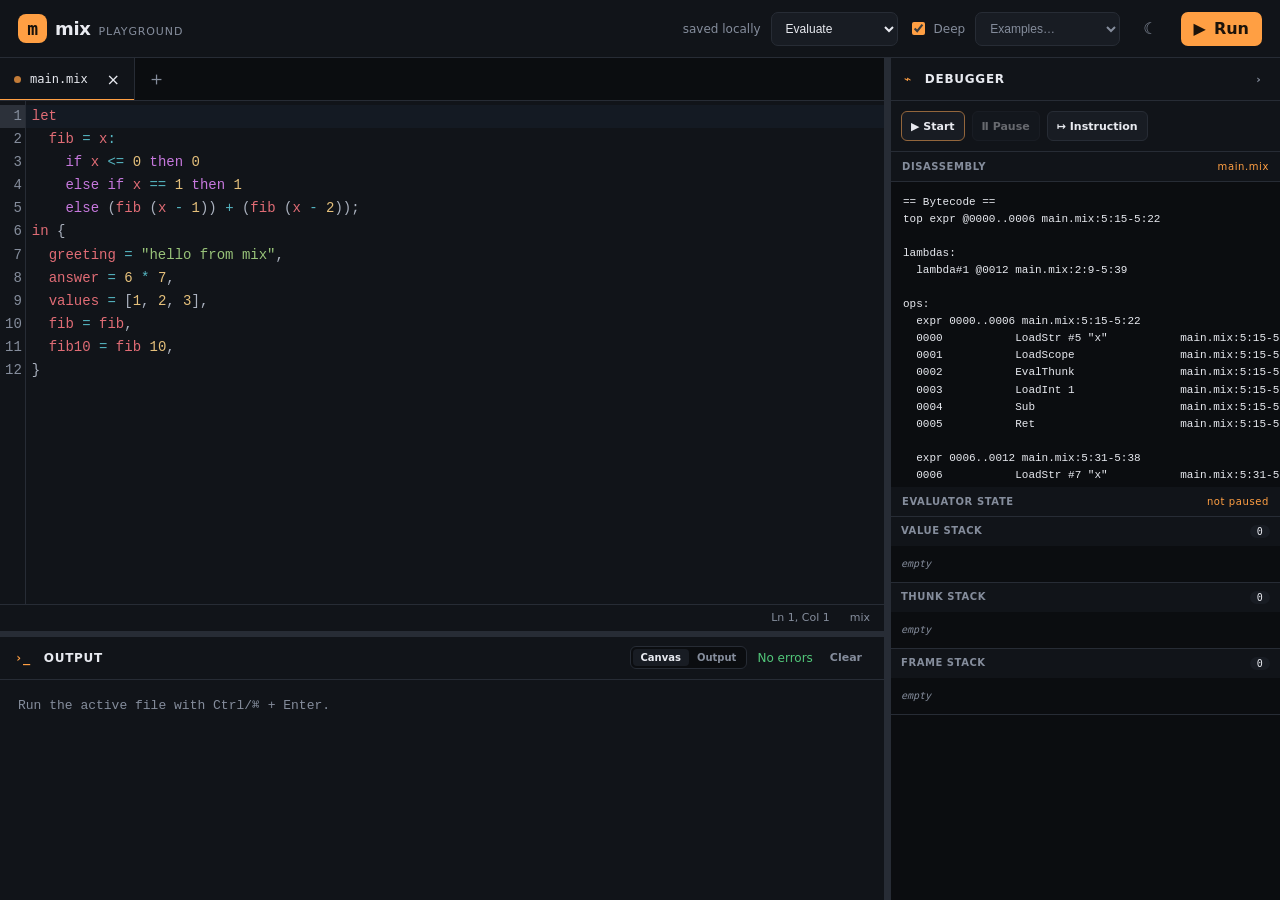
==== index.html @ c1b1f78a "Deploy GitHub Pages" ====
<!doctype html>
<html lang="en">
  <head>
    <meta charset="utf-8">
    <meta name="viewport" content="width=device-width, initial-scale=1">
    <meta name="description" content="A multi-file browser playground for the mix language">
    <title>mix playground</title>
    <link rel="stylesheet" href="style.css">
  <script src="./index-X2T6OI5W.js" type="module" crossorigin></script></head>
  <body>
    <main id="app" class="app" hidden>
      <header class="topbar">
        <a class="brand" href="." aria-label="mix playground home">
          <span class="brand-mark">m</span><span>mix</span><small>playground</small>
        </a>
        <div class="top-actions">
          <span id="saveState" class="save-state">saved locally</span>
          <select id="runnerMode" class="runner-select" aria-label="Runner mode">
            <option value="evaluate">Evaluate</option>
            <option value="canvas">Canvas loop</option>
          </select>
          <label id="deepEvalLabel" class="deep-toggle">
            <input id="deepEval" type="checkbox" checked>
            Deep
          </label>
          <select id="exampleSelect" class="runner-select example-select" aria-label="Load an example">
            <option value="">Examples…</option>
            <option value="simple">Simple values</option>
            <option value="interactive">Interactive canvas</option>
          </select>
          <button id="themeButton" class="button subtle" type="button" aria-label="Toggle theme">☾</button>
          <button id="runButton" class="button run" type="button"><span>▶</span> Run</button>
        </div>
      </header>

      <div id="workbench" class="workbench">
      <section class="workspace">
        <div class="editor-pane">
          <nav class="tabs" aria-label="Open files">
            <div id="tabList" class="tab-list" role="tablist"></div>
            <button id="newFileButton" class="new-tab" type="button" title="New file">＋</button>
          </nav>
          <div id="editor" class="editor"></div>
          <footer class="statusbar">
            <span id="cursorStatus">Ln 1, Col 1</span>
            <span>mix</span>
          </footer>
        </div>

        <div id="splitter" class="splitter" role="separator" aria-orientation="horizontal"></div>

        <section class="output-pane" aria-label="Program output">
          <header class="panel-header">
            <div><span class="prompt">›_</span> Output</div>
            <div class="panel-actions">
              <div id="runnerViewSwitch" class="runner-view-switch" hidden>
                <button id="canvasViewButton" class="runner-view-button active" type="button">Canvas</button>
                <button id="outputViewButton" class="runner-view-button" type="button">Output</button>
              </div>
              <span id="runStatus" class="run-status">Ready</span>
              <button id="clearButton" class="icon-button" type="button" title="Clear output">Clear</button>
            </div>
          </header>
          <canvas id="runnerCanvas" class="runner-canvas" tabindex="0" hidden></canvas>
          <pre id="output" class="output"><span class="muted">Run the active file with Ctrl/⌘ + Enter.</span></pre>
        </section>
      </section>
      <div id="debugSplitter" class="debug-splitter" role="separator" aria-orientation="vertical"></div>
      <aside id="debugPane" class="debug-pane" aria-label="Debugger">
        <header class="debug-header">
          <div><span class="prompt">⌁</span> Debugger</div>
          <button id="debugToggle" class="icon-button debug-toggle" type="button" title="Minimize debugger" aria-label="Minimize debugger">›</button>
        </header>
        <div class="debug-controls">
          <button id="debugStart" class="debug-control primary" type="button"><span>▶</span> Start</button>
          <button id="debugPause" class="debug-control" type="button"><span>Ⅱ</span> Pause</button>
          <button id="debugStepInstruction" class="debug-control" type="button"><span>↦</span> Instruction</button>
          <button id="debugStepFrame" class="debug-control canvas-debug-only" type="button"><span>▣</span> Frame</button>
        </div>
        <div id="frameTimings" class="frame-timings canvas-debug-only" aria-label="Frame calculation timings">
          <span class="timing-label">Frame compute</span>
          <span><small>current</small><strong id="frameTimeCurrent">—</strong></span>
          <span><small>avg 60</small><strong id="frameTimeAverage">—</strong></span>
          <span><small>min</small><strong id="frameTimeMin">—</strong></span>
          <span><small>max</small><strong id="frameTimeMax">—</strong></span>
        </div>
        <div class="debug-section-title">
          <span>Disassembly</span>
          <span id="debugProgramStatus">not compiled</span>
        </div>
        <pre id="disassembly" class="disassembly"><span class="muted">Compiled bytecode will appear here.</span></pre>
        <div class="debug-section-title">
          <span>Evaluator state</span>
          <span id="evaluatorStatus">not paused</span>
        </div>
        <div class="evaluator-state">
          <section class="stack-inspector">
            <h3>Value stack <span id="valueStackCount">0</span></h3>
            <div id="valueStack" class="stack-list"></div>
          </section>
          <section class="stack-inspector">
            <h3>Thunk stack <span id="thunkStackCount">0</span></h3>
            <div id="thunkStack" class="stack-list"></div>
          </section>
          <section class="stack-inspector">
            <h3>Frame stack <span id="frameStackCount">0</span></h3>
            <div id="frameStack" class="stack-list"></div>
          </section>
        </div>
      </aside>
      </div>
    </main>

    <dialog id="fileDialog" class="file-dialog" aria-labelledby="fileDialogTitle">
      <form id="fileDialogForm" class="file-dialog-card" novalidate>
        <div class="file-dialog-icon" aria-hidden="true">M</div>
        <div class="file-dialog-copy">
          <h2 id="fileDialogTitle">Create a new file</h2>
          <p id="fileDialogDescription">Give this source file a unique name.</p>
        </div>
        <label class="file-name-field" for="fileNameInput">
          <span>File name</span>
          <div class="file-name-input-wrap">
            <span aria-hidden="true">›</span>
            <input id="fileNameInput" type="text" autocomplete="off" spellcheck="false" aria-describedby="fileNameError">
          </div>
        </label>
        <p id="fileNameError" class="file-name-error" role="alert" aria-live="polite"></p>
        <div class="file-dialog-actions">
          <button id="fileDialogCancel" class="dialog-button cancel" type="button">Cancel</button>
          <button id="fileDialogSubmit" class="dialog-button confirm" type="submit">Create file</button>
        </div>
      </form>
    </dialog>

    <dialog id="deleteDialog" class="file-dialog" aria-labelledby="deleteDialogTitle">
      <form id="deleteDialogForm" class="file-dialog-card delete-dialog-card">
        <div class="file-dialog-icon danger" aria-hidden="true">!</div>
        <div class="file-dialog-copy">
          <h2 id="deleteDialogTitle">Delete this file?</h2>
          <p id="deleteDialogDescription"></p>
        </div>
        <div class="delete-warning">
          This file has content. Closing its tab will permanently delete it from this browser project.
        </div>
        <div class="file-dialog-actions">
          <button id="deleteDialogCancel" class="dialog-button cancel" type="button">Keep file</button>
          <button class="dialog-button danger" type="submit">Delete file</button>
        </div>
      </form>
    </dialog>

    <div id="loading" class="loading"><span class="loader"></span> Loading mix…</div>
    
  </body>
</html>
---- style.css ----
:root {
  color-scheme: dark;
  --bg: #0b0d10;
  --surface: #111419;
  --surface-2: #181c23;
  --border: #272c35;
  --text: #e8eaf0;
  --muted: #858d9c;
  --accent: #ff9f43;
  --accent-2: #ffbd72;
  --success: #52c77a;
  --error: #ff6b72;
  --editor-height: 68%;
  --debug-width: 390px;
  font-family: Inter, ui-sans-serif, system-ui, sans-serif;
}

:root[data-theme="light"] {
  color-scheme: light;
  --bg: #f4f2ed;
  --surface: #fffefa;
  --surface-2: #ebe8e1;
  --border: #d7d2c8;
  --text: #202126;
  --muted: #73716d;
  --accent: #d7670a;
  --accent-2: #a74b00;
}

* { box-sizing: border-box; }
html, body { height: 100%; margin: 0; background: var(--bg); color: var(--text); }
button { font: inherit; color: inherit; }
.app { height: 100%; display: grid; grid-template-rows: 58px minmax(0, 1fr); }
.topbar { display: flex; align-items: center; justify-content: space-between; padding: 0 18px; border-bottom: 1px solid var(--border); background: var(--surface); }
.brand { display: flex; align-items: baseline; gap: 8px; color: var(--text); text-decoration: none; font-size: 18px; font-weight: 750; letter-spacing: -.02em; }
.brand-mark { display: grid; place-items: center; width: 29px; height: 29px; border-radius: 8px; background: var(--accent); color: #19120b; font-family: ui-monospace, monospace; }
.brand small { color: var(--muted); font-size: 11px; font-weight: 500; letter-spacing: .08em; text-transform: uppercase; }
.top-actions, .panel-actions { display: flex; align-items: center; gap: 10px; }
.save-state { color: var(--muted); font-size: 12px; }
.runner-select { height: 34px; padding: 0 28px 0 10px; border: 1px solid var(--border); border-radius: 7px; background: var(--surface-2); color: var(--text); font-size: 12px; }
.deep-toggle { display: flex; align-items: center; gap: 6px; color: var(--muted); font-size: 12px; }
.deep-toggle input { accent-color: var(--accent); }
.button, .icon-button, .new-tab, .tab { border: 0; cursor: pointer; }
.button { min-height: 34px; padding: 0 13px; border-radius: 7px; }
.button.subtle, .icon-button { background: transparent; color: var(--muted); }
.button.subtle:hover, .icon-button:hover { background: var(--surface-2); color: var(--text); }
.button.run { display: flex; gap: 8px; align-items: center; background: var(--accent); color: #1c130a; font-weight: 700; }
.button.run:hover { background: var(--accent-2); }
.example-select { max-width: 145px; color: var(--muted); }
.workbench { min-width: 0; min-height: 0; display: grid; grid-template-columns: minmax(0, 1fr) 6px var(--debug-width); overflow: hidden; }
.workspace { min-width: 0; min-height: 0; display: grid; grid-template-rows: minmax(190px, var(--editor-height)) 6px minmax(120px, 1fr); }
.editor-pane, .output-pane { min-height: 0; display: flex; flex-direction: column; background: var(--surface); }
.tabs { height: 43px; flex: 0 0 43px; display: flex; align-items: stretch; border-bottom: 1px solid var(--border); background: var(--bg); overflow: hidden; }
.tab-list { display: flex; min-width: 0; overflow-x: auto; scrollbar-width: thin; }
.tab { position: relative; display: flex; align-items: center; gap: 9px; min-width: 135px; max-width: 220px; padding: 0 10px 0 14px; background: transparent; color: var(--muted); border-right: 1px solid var(--border); white-space: nowrap; }
.tab.active { background: var(--surface); color: var(--text); }
.tab.active::after { content: ""; position: absolute; inset: auto 0 -1px; height: 2px; background: var(--accent); }
.file-dot { width: 7px; height: 7px; border-radius: 50%; background: var(--accent); opacity: .75; }
.tab-name { overflow: hidden; text-overflow: ellipsis; flex: 1; text-align: left; font-family: ui-monospace, monospace; font-size: 12px; }
.close { padding: 2px 4px; border-radius: 4px; opacity: 0; font-size: 16px; }
.tab:hover .close, .tab.active .close { opacity: 1; }
.close:hover { background: var(--surface-2); }
.new-tab { width: 42px; flex: 0 0 42px; background: transparent; color: var(--muted); font-size: 19px; }
.new-tab:hover { color: var(--text); background: var(--surface-2); }
.editor { min-height: 0; flex: 1; overflow: hidden; }
.editor .cm-editor { height: 100%; background: var(--surface); }
.editor .cm-scroller { font-family: "SFMono-Regular", Consolas, "Liberation Mono", monospace; font-size: 14px; line-height: 1.65; }
.editor .cm-gutters { background: var(--surface); color: var(--muted); border-right: 1px solid var(--border); }
.editor .cm-focused { outline: none; }
.mix-diagnostic {
  text-decoration-line: underline;
  text-decoration-style: wavy;
  text-decoration-thickness: 1.5px;
  text-underline-offset: 3px;
  cursor: help;
}
.mix-diagnostic-error { text-decoration-color: var(--error); background: color-mix(in srgb, var(--error) 7%, transparent); }
.mix-diagnostic-warning { text-decoration-color: #f4c76b; background: rgb(244 199 107 / .06); }
.mix-diagnostic-info { text-decoration-color: #7db7ff; background: rgb(125 183 255 / .06); }
.mix-evaluation {
  border-radius: 2px;
  background: color-mix(in srgb, var(--accent) 22%, transparent);
  box-shadow: inset 0 -1px color-mix(in srgb, var(--accent) 78%, transparent);
}
.mix-identifier-usage {
  border-radius: 2px;
  background: rgb(92 179 255 / .14);
  box-shadow: inset 0 -1px 0 rgb(92 179 255 / .7);
}
.mix-identifier-definition {
  border-radius: 2px;
  background: rgb(183 128 255 / .18);
  box-shadow: inset 0 -2px 0 rgb(183 128 255 / .85);
}
.mix-identifier-focus {
  border-radius: 2px;
  background: rgb(255 196 92 / .24);
  box-shadow: inset 0 0 0 1px rgb(255 196 92 / .8);
}
.editor .cm-panels {
  border-bottom: 1px solid var(--border);
  background: var(--surface-2);
  color: var(--text);
}
.editor .cm-search { padding: 6px 8px; font-family: inherit; }
.editor .cm-search input,
.editor .cm-search button {
  border: 1px solid var(--border);
  border-radius: 4px;
  background: var(--surface);
  color: var(--text);
}
.editor .cm-search input:focus { border-color: var(--accent); outline: none; }
.editor .cm-searchMatch {
  outline: 1px solid rgb(255 196 92 / .6);
  background: rgb(255 196 92 / .22);
}
.editor .cm-searchMatch.cm-searchMatch-selected {
  outline-color: #ff9f43;
  background: rgb(255 159 67 / .34);
}
.cm-tooltip.cm-tooltip-hover {
  border: 0;
  border-radius: 8px;
  background: transparent;
  box-shadow: 0 10px 32px rgb(0 0 0 / .32);
}
.mix-diagnostic-tooltip {
  max-width: min(420px, calc(100vw - 24px));
  overflow: hidden;
  border: 1px solid var(--border);
  border-left: 3px solid #7db7ff;
  border-radius: 8px;
  background: var(--surface-2);
  color: var(--text);
  font: 12px/1.5 Inter, ui-sans-serif, system-ui, sans-serif;
}
.mix-diagnostic-tooltip.error { border-left-color: var(--error); }
.mix-diagnostic-tooltip.warning { border-left-color: #f4c76b; }
.mix-diagnostic-tooltip-heading {
  padding: 7px 10px 5px;
  color: var(--muted);
  font-size: 10px;
  font-weight: 750;
  letter-spacing: .08em;
  text-transform: uppercase;
}
.mix-diagnostic-tooltip-message {
  padding: 0 10px 9px;
  white-space: pre-wrap;
}
.statusbar { height: 27px; display: flex; justify-content: flex-end; align-items: center; gap: 20px; padding: 0 14px; border-top: 1px solid var(--border); color: var(--muted); font-size: 11px; }
.splitter { background: var(--border); cursor: row-resize; transition: background .12s; }
.splitter:hover { background: var(--accent); }
.debug-splitter { background: var(--border); cursor: col-resize; transition: background .12s; }
.debug-splitter:hover { background: var(--accent); }
.debug-pane { min-width: 0; min-height: 0; display: flex; flex-direction: column; border-left: 1px solid var(--border); background: var(--surface); }
.debug-header { height: 43px; flex: 0 0 43px; display: flex; align-items: center; justify-content: space-between; padding: 0 8px 0 13px; border-bottom: 1px solid var(--border); font-size: 12px; font-weight: 700; letter-spacing: .06em; text-transform: uppercase; }
.debug-toggle { width: 27px; height: 27px; font-size: 19px; line-height: 1; }
.debug-controls { display: flex; flex-wrap: wrap; align-items: center; gap: 7px; padding: 10px; border-bottom: 1px solid var(--border); }
.debug-control { min-height: 30px; padding: 0 9px; border: 1px solid var(--border); border-radius: 6px; background: var(--surface-2); color: var(--text); cursor: pointer; font-size: 11px; font-weight: 650; }
.debug-control.primary { border-color: color-mix(in srgb, var(--accent) 50%, var(--border)); }
.debug-control:hover:not(:disabled) { border-color: var(--accent); color: var(--accent); }
.debug-control:disabled { cursor: default; opacity: .4; }
.frame-timings { display: grid; grid-template-columns: minmax(82px, 1.3fr) repeat(4, minmax(48px, 1fr)); gap: 1px; border-bottom: 1px solid var(--border); background: var(--border); }
.frame-timings > span { min-width: 0; display: flex; flex-direction: column; justify-content: center; gap: 2px; padding: 7px 8px; background: var(--surface); }
.frame-timings .timing-label { color: var(--muted); font-size: 10px; font-weight: 700; letter-spacing: .055em; text-transform: uppercase; }
.frame-timings small { color: var(--muted); font-size: 8px; letter-spacing: .04em; text-transform: uppercase; }
.frame-timings strong { overflow: hidden; color: var(--text); font: 10px/1.25 ui-monospace, monospace; text-overflow: ellipsis; white-space: nowrap; }
.canvas-debug-only[hidden] { display: none; }
.debug-section-title { display: flex; justify-content: space-between; padding: 9px 11px; border-bottom: 1px solid var(--border); color: var(--muted); font-size: 10px; font-weight: 700; letter-spacing: .06em; text-transform: uppercase; }
.debug-section-title span:last-child { min-width: 0; overflow: hidden; text-overflow: ellipsis; color: var(--accent); font-weight: 500; text-transform: none; }
.disassembly { flex: 0 1 44%; min-height: 110px; overflow: auto; margin: 0; padding: 12px; color: var(--text); background: var(--bg); font: 11px/1.55 "SFMono-Regular", Consolas, "Liberation Mono", monospace; white-space: pre; tab-size: 2; }
.disassembly-line { display: block; min-width: max-content; margin: 0 -12px; padding: 0 12px; }
.disassembly-line.active { background: color-mix(in srgb, var(--accent) 18%, transparent); color: var(--accent-2); box-shadow: inset 3px 0 var(--accent); }
.evaluator-state { flex: 1 1 56%; min-height: 120px; overflow: auto; background: var(--bg); }
.stack-inspector { border-bottom: 1px solid var(--border); }
.stack-inspector h3 { position: sticky; top: 0; z-index: 1; display: flex; justify-content: space-between; margin: 0; padding: 8px 10px; background: var(--surface); color: var(--muted); font-size: 10px; letter-spacing: .055em; text-transform: uppercase; }
.stack-inspector h3 span { display: inline-grid; min-width: 20px; place-items: center; padding: 1px 5px; border-radius: 9px; background: var(--surface-2); color: var(--text); font: 10px ui-monospace, monospace; }
.stack-list { padding: 4px 0; }
.stack-entry { border-bottom: 1px solid color-mix(in srgb, var(--border) 60%, transparent); font: 10px/1.45 "SFMono-Regular", Consolas, monospace; }
.stack-entry:last-child { border-bottom: 0; }
.stack-entry summary { display: grid; grid-template-columns: 24px minmax(0, 1fr); align-items: center; padding: 6px 9px; cursor: pointer; list-style: none; }
.stack-entry summary::-webkit-details-marker { display: none; }
.stack-entry summary::before { content: "›"; grid-column: 1; grid-row: 1; color: var(--accent); transition: transform .12s; }
.stack-entry[open] summary::before { transform: rotate(90deg); }
.stack-position { grid-column: 1; grid-row: 1; padding-left: 10px; color: var(--muted); }
.stack-summary { min-width: 0; overflow: hidden; color: var(--text); text-overflow: ellipsis; white-space: nowrap; }
.stack-entry pre { overflow: auto; margin: 0; padding: 8px 10px 10px 33px; border-top: 1px solid color-mix(in srgb, var(--border) 55%, transparent); background: color-mix(in srgb, var(--surface-2) 55%, var(--bg)); color: var(--muted); font: inherit; white-space: pre-wrap; word-break: break-word; }
.stack-empty { padding: 7px 10px; color: var(--muted); font: 10px/1.4 ui-monospace, monospace; font-style: italic; }
.workbench.debug-collapsed { grid-template-columns: minmax(0, 1fr) 0 42px; }
.debug-collapsed .debug-splitter { display: none; }
.debug-collapsed .debug-pane { border-left: 1px solid var(--border); }
.debug-collapsed .debug-header { justify-content: center; height: 100%; padding: 7px; border-bottom: 0; }
.debug-collapsed .debug-header > div,
.debug-collapsed .debug-pane > :not(.debug-header) { display: none; }
.panel-header { height: 43px; flex: 0 0 43px; display: flex; align-items: center; justify-content: space-between; padding: 0 15px; border-bottom: 1px solid var(--border); font-size: 12px; font-weight: 650; text-transform: uppercase; letter-spacing: .06em; }
.runner-view-switch { display: flex; padding: 2px; border: 1px solid var(--border); border-radius: 6px; background: var(--bg); }
.runner-view-button { padding: 3px 8px; border: 0; border-radius: 4px; background: transparent; color: var(--muted); cursor: pointer; font-size: 10px; font-weight: 650; }
.runner-view-button.active { background: var(--surface-2); color: var(--text); }
.prompt { margin-right: 8px; color: var(--accent); font-family: ui-monospace, monospace; }
.run-status { color: var(--muted); font-weight: 500; text-transform: none; letter-spacing: 0; }
.run-status.busy { color: var(--accent); }
.run-status.success { color: var(--success); }
.run-status.error { color: var(--error); }
.icon-button { padding: 5px 7px; border-radius: 5px; font-size: 11px; text-transform: none; }
.output { flex: 1; min-height: 0; overflow: auto; margin: 0; padding: 16px 18px; color: var(--text); font: 13px/1.55 "SFMono-Regular", Consolas, "Liberation Mono", monospace; white-space: pre-wrap; }
.runner-canvas { display: block; width: 100%; min-height: 0; flex: 1; background: #0b0d10; outline: none; }
.runner-canvas:focus-visible { box-shadow: inset 0 0 0 2px var(--accent); }
.runner-canvas[hidden], .output[hidden] { display: none; }
.source-link { color: inherit; border-radius: 3px; text-decoration: underline; text-decoration-color: color-mix(in srgb, currentColor 45%, transparent); text-underline-offset: 3px; cursor: pointer; }
.source-link:hover { background: color-mix(in srgb, var(--accent) 14%, transparent); color: var(--accent); text-decoration-color: currentColor; }
.source-link:focus-visible { outline: 2px solid var(--accent); outline-offset: 2px; }
.ansi-bold { font-weight: 750; }
.ansi-dim { opacity: .68; }
.ansi-fg-30 { color: #0b0d10; }
.ansi-fg-31, .ansi-fg-91 { color: #ff737b; }
.ansi-fg-32, .ansi-fg-92 { color: #65d98b; }
.ansi-fg-33, .ansi-fg-93 { color: #f4c76b; }
.ansi-fg-34, .ansi-fg-94 { color: #7db7ff; }
.ansi-fg-35, .ansi-fg-95 { color: #d99aff; }
.ansi-fg-36, .ansi-fg-96 { color: #70d8e8; }
.ansi-fg-37, .ansi-fg-97 { color: #f4f5f7; }
.ansi-fg-90 { color: var(--muted); }
.ansi-bg-40 { background: #0b0d10; }
.ansi-bg-41 { background: rgb(255 107 114 / .2); }
.ansi-bg-42 { background: rgb(82 199 122 / .18); }
.ansi-bg-43 { background: rgb(244 199 107 / .18); }
.ansi-bg-44 { background: rgb(125 183 255 / .18); }
.ansi-bg-45 { background: rgb(217 154 255 / .18); }
.ansi-bg-46 { background: rgb(112 216 232 / .18); }
.ansi-bg-47 { background: rgb(244 245 247 / .12); }
.muted { color: var(--muted); }
.file-dialog { width: min(440px, calc(100vw - 28px)); padding: 0; border: 1px solid color-mix(in srgb, var(--border) 72%, var(--accent)); border-radius: 14px; background: var(--surface); color: var(--text); box-shadow: 0 24px 80px rgb(0 0 0 / .46), 0 0 0 1px rgb(255 255 255 / .025); }
.file-dialog::backdrop { background: rgb(3 5 8 / .72); backdrop-filter: blur(4px); animation: dialog-backdrop-in .15s ease-out; }
.file-dialog[open] { animation: dialog-in .16s cubic-bezier(.2, .8, .2, 1); }
.file-dialog-card { display: grid; grid-template-columns: 44px 1fr; gap: 0 14px; padding: 24px; }
.file-dialog-icon { display: grid; place-items: center; width: 42px; height: 42px; border: 1px solid color-mix(in srgb, var(--accent) 38%, var(--border)); border-radius: 11px; background: color-mix(in srgb, var(--accent) 12%, var(--surface)); color: var(--accent); font: 700 16px/1 ui-monospace, monospace; }
.file-dialog-icon.danger { border-color: color-mix(in srgb, var(--error) 45%, var(--border)); background: color-mix(in srgb, var(--error) 12%, var(--surface)); color: var(--error); }
.file-dialog-copy h2 { margin: 1px 0 5px; font-size: 17px; letter-spacing: -.015em; }
.file-dialog-copy p { margin: 0; color: var(--muted); font-size: 12px; line-height: 1.5; }
.file-name-field { grid-column: 1 / -1; display: grid; gap: 7px; margin-top: 22px; color: var(--muted); font-size: 11px; font-weight: 650; letter-spacing: .055em; text-transform: uppercase; }
.file-name-input-wrap { height: 42px; display: flex; align-items: center; gap: 9px; padding: 0 12px; border: 1px solid var(--border); border-radius: 8px; background: var(--bg); color: var(--accent); transition: border-color .12s, box-shadow .12s; }
.file-name-input-wrap:focus-within { border-color: var(--accent); box-shadow: 0 0 0 3px color-mix(in srgb, var(--accent) 15%, transparent); }
.file-name-input-wrap:has(input[aria-invalid="true"]) { border-color: var(--error); box-shadow: 0 0 0 3px color-mix(in srgb, var(--error) 13%, transparent); }
.file-name-input-wrap input { width: 100%; min-width: 0; border: 0; outline: 0; background: transparent; color: var(--text); font: 13px/1.4 "SFMono-Regular", Consolas, monospace; }
.file-name-input-wrap input::selection { background: color-mix(in srgb, var(--accent) 35%, transparent); }
.file-name-error { grid-column: 1 / -1; min-height: 18px; margin: 7px 0 0; color: var(--error); font-size: 11px; }
.delete-warning { grid-column: 1 / -1; margin-top: 22px; padding: 12px 13px; border: 1px solid color-mix(in srgb, var(--error) 32%, var(--border)); border-radius: 8px; background: color-mix(in srgb, var(--error) 8%, var(--surface)); color: var(--text); font-size: 12px; line-height: 1.5; }
.delete-dialog-card .file-dialog-actions { margin-top: 20px; }
.file-dialog-actions { grid-column: 1 / -1; display: flex; justify-content: flex-end; gap: 9px; margin-top: 8px; }
.dialog-button { min-height: 35px; padding: 0 14px; border: 1px solid var(--border); border-radius: 7px; cursor: pointer; font-size: 12px; font-weight: 650; }
.dialog-button.cancel { background: var(--surface-2); color: var(--text); }
.dialog-button.cancel:hover { border-color: var(--muted); }
.dialog-button.confirm { border-color: var(--accent); background: var(--accent); color: #1c130a; }
.dialog-button.confirm:hover { background: var(--accent-2); border-color: var(--accent-2); }
.dialog-button.danger { border-color: var(--error); background: var(--error); color: #fff; }
.dialog-button.danger:hover { border-color: color-mix(in srgb, var(--error) 82%, #fff); background: color-mix(in srgb, var(--error) 82%, #fff); }
@keyframes dialog-in { from { opacity: 0; transform: translateY(8px) scale(.98); } }
@keyframes dialog-backdrop-in { from { opacity: 0; } }
.loading { height: 100%; display: grid; place-content: center; gap: 12px; color: var(--muted); }
.loader { width: 24px; height: 24px; margin: auto; border: 2px solid var(--border); border-top-color: var(--accent); border-radius: 50%; animation: spin .7s linear infinite; }
@keyframes spin { to { transform: rotate(360deg); } }
@media (max-width: 780px) {
  .brand small, .save-state { display: none; }
  .tab { min-width: 115px; }
  .workbench { grid-template-columns: minmax(0, 1fr) 0 42px; }
  .workbench:not(.debug-collapsed) { --debug-width: min(72vw, 390px); grid-template-columns: minmax(0, 1fr) 6px var(--debug-width); }
}
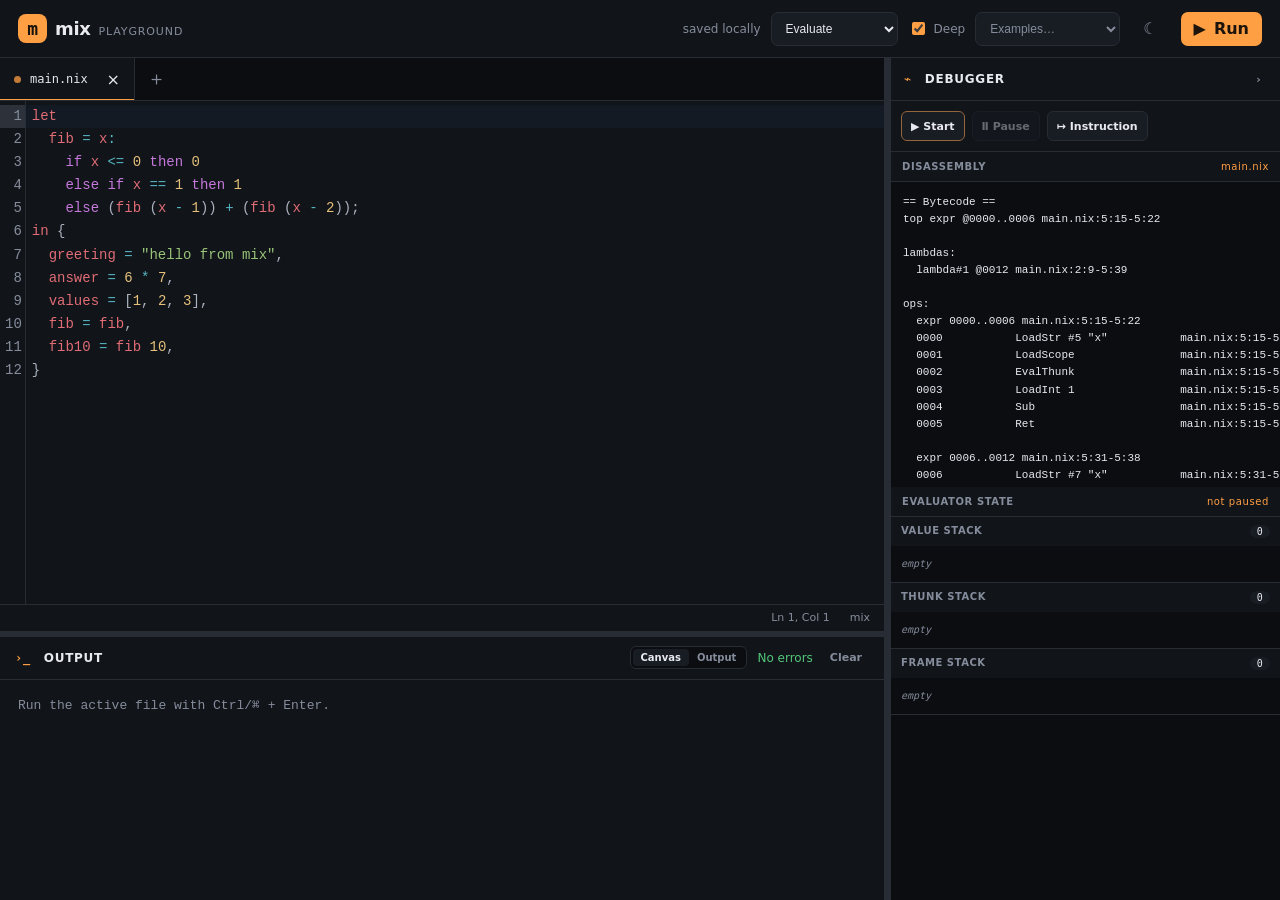
==== commit 1cedf32a: "Deploy GitHub Pages" ====
--- a/index.html
+++ b/index.html
@@ -6,7 +6,7 @@
     <meta name="description" content="A multi-file browser playground for the mix language">
     <title>mix playground</title>
     <link rel="stylesheet" href="style.css">
-  <script src="./index-X2T6OI5W.js" type="module" crossorigin></script></head>
+  <script src="./index-QEXCI26E.js" type="module" crossorigin></script></head>
   <body>
     <main id="app" class="app" hidden>
       <header class="topbar">
@@ -26,6 +26,7 @@
           <select id="exampleSelect" class="runner-select example-select" aria-label="Load an example">
             <option value="">Examples…</option>
             <option value="simple">Simple values</option>
+            <option value="parser">Expression parser</option>
             <option value="interactive">Interactive canvas</option>
           </select>
           <button id="themeButton" class="button subtle" type="button" aria-label="Toggle theme">☾</button>
@@ -83,6 +84,11 @@
           <span><small>avg 60</small><strong id="frameTimeAverage">—</strong></span>
           <span><small>min</small><strong id="frameTimeMin">—</strong></span>
           <span><small>max</small><strong id="frameTimeMax">—</strong></span>
+          <span class="timing-label">Frame work</span>
+          <span><small>steps</small><strong id="frameStepsCurrent">—</strong></span>
+          <span><small>avg 60</small><strong id="frameStepsAverage">—</strong></span>
+          <span><small>steps / time</small><strong id="frameRateCurrent">—</strong></span>
+          <span><small>avg rate</small><strong id="frameRateAverage">—</strong></span>
         </div>
         <div class="debug-section-title">
           <span>Disassembly</span>
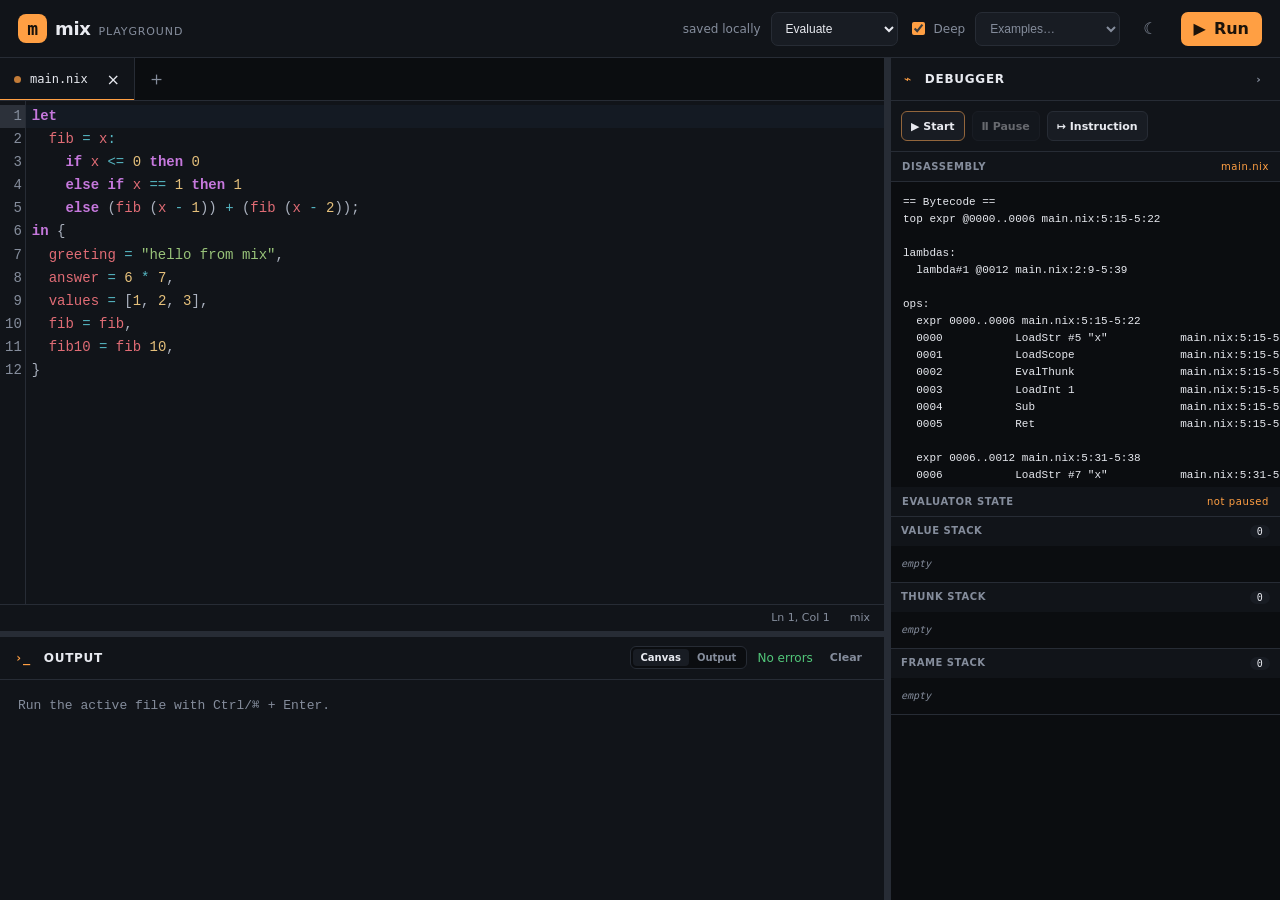
==== commit 1cd183e0: "Deploy GitHub Pages" ====
--- a/index.html
+++ b/index.html
@@ -6,7 +6,7 @@
     <meta name="description" content="A multi-file browser playground for the mix language">
     <title>mix playground</title>
     <link rel="stylesheet" href="style.css">
-  <script src="./index-QEXCI26E.js" type="module" crossorigin></script></head>
+  <script src="./index-VYYQL26L.js" type="module" crossorigin></script></head>
   <body>
     <main id="app" class="app" hidden>
       <header class="topbar">
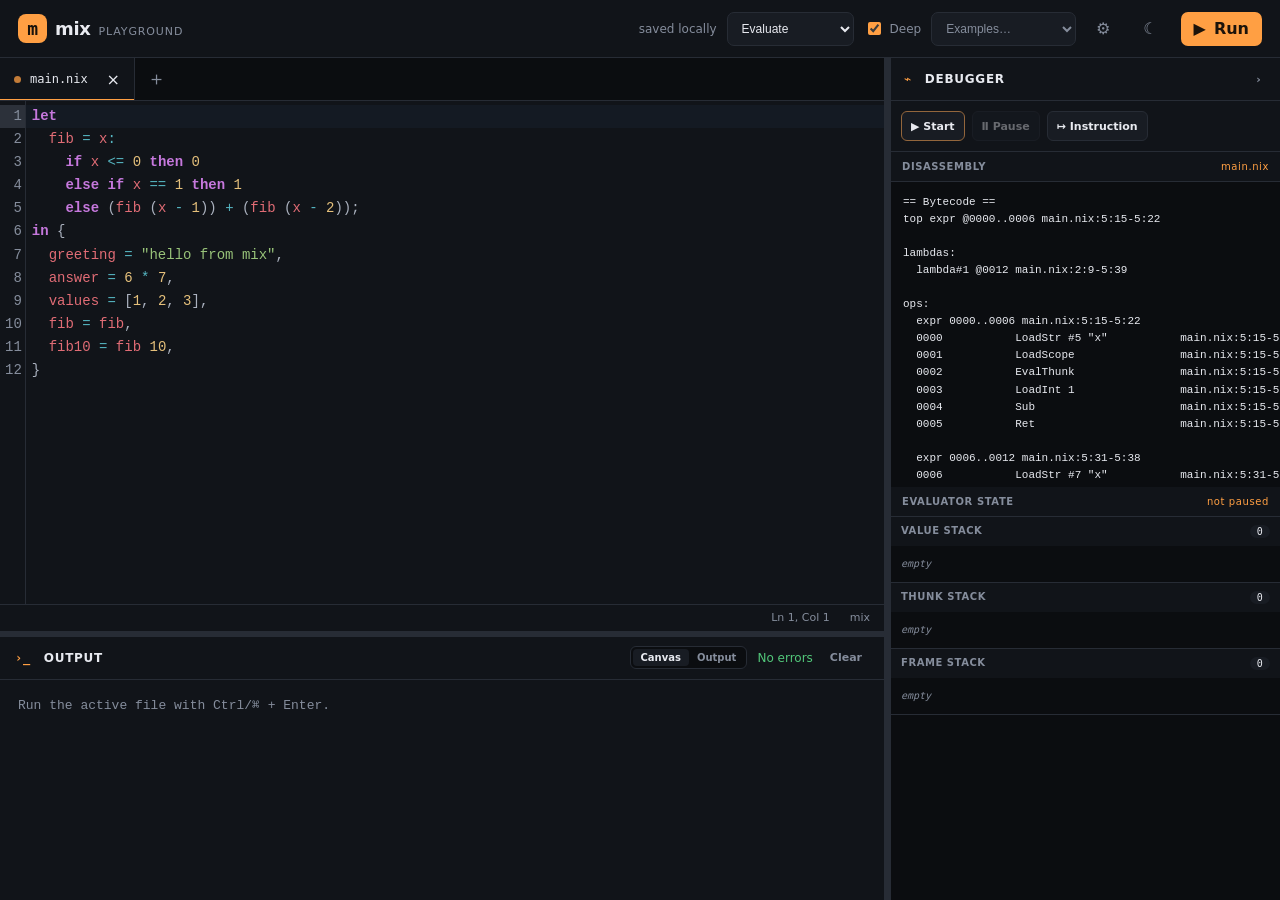
==== commit 4f2df4ca: "Deploy GitHub Pages" ====
--- a/index.html
+++ b/index.html
@@ -6,7 +6,7 @@
     <meta name="description" content="A multi-file browser playground for the mix language">
     <title>mix playground</title>
     <link rel="stylesheet" href="style.css">
-  <script src="./index-VYYQL26L.js" type="module" crossorigin></script></head>
+  <script src="./index-KKVNW6SR.js" type="module" crossorigin></script></head>
   <body>
     <main id="app" class="app" hidden>
       <header class="topbar">
@@ -29,6 +29,16 @@
             <option value="parser">Expression parser</option>
             <option value="interactive">Interactive canvas</option>
           </select>
+          <details id="settingsMenu" class="settings-menu">
+            <summary class="button subtle" aria-label="Evaluator settings" title="Evaluator settings">⚙</summary>
+            <div class="settings-popover">
+              <div class="settings-heading">Resource limits</div>
+              <label>Frame stack<select id="maxFrames"></select></label>
+              <label>Thunk stack<select id="maxThunks"></select></label>
+              <label>Value stack<select id="maxValues"></select></label>
+              <p>Changes restart and recompile the evaluator.</p>
+            </div>
+          </details>
           <button id="themeButton" class="button subtle" type="button" aria-label="Toggle theme">☾</button>
           <button id="runButton" class="button run" type="button"><span>▶</span> Run</button>
         </div>
--- a/style.css
+++ b/style.css
@@ -47,6 +47,16 @@
 .button.run { display: flex; gap: 8px; align-items: center; background: var(--accent); color: #1c130a; font-weight: 700; }
 .button.run:hover { background: var(--accent-2); }
 .example-select { max-width: 145px; color: var(--muted); }
+.settings-menu { position: relative; }
+.settings-menu summary { display: grid; min-width: 34px; padding: 0; place-items: center; cursor: pointer; list-style: none; }
+.settings-menu summary::-webkit-details-marker { display: none; }
+.settings-menu[open] summary { background: var(--surface-2); color: var(--text); }
+.settings-popover { position: absolute; z-index: 20; top: calc(100% + 10px); right: 0; width: 230px; display: grid; gap: 10px; padding: 14px; border: 1px solid var(--border); border-radius: 10px; background: var(--surface); box-shadow: 0 16px 48px rgb(0 0 0 / .35); }
+.settings-heading { color: var(--text); font-size: 12px; font-weight: 750; letter-spacing: .045em; text-transform: uppercase; }
+.settings-popover label { display: grid; grid-template-columns: 1fr 78px; align-items: center; gap: 10px; color: var(--muted); font-size: 11px; }
+.settings-popover select { width: 100%; height: 30px; padding: 0 7px; border: 1px solid var(--border); border-radius: 6px; background: var(--surface-2); color: var(--text); font: 11px ui-monospace, monospace; }
+.settings-popover select:focus { border-color: var(--accent); outline: none; }
+.settings-popover p { margin: 2px 0 0; color: var(--muted); font-size: 10px; line-height: 1.45; }
 .workbench { min-width: 0; min-height: 0; display: grid; grid-template-columns: minmax(0, 1fr) 6px var(--debug-width); overflow: hidden; }
 .workspace { min-width: 0; min-height: 0; display: grid; grid-template-rows: minmax(190px, var(--editor-height)) 6px minmax(120px, 1fr); }
 .editor-pane, .output-pane { min-height: 0; display: flex; flex-direction: column; background: var(--surface); }
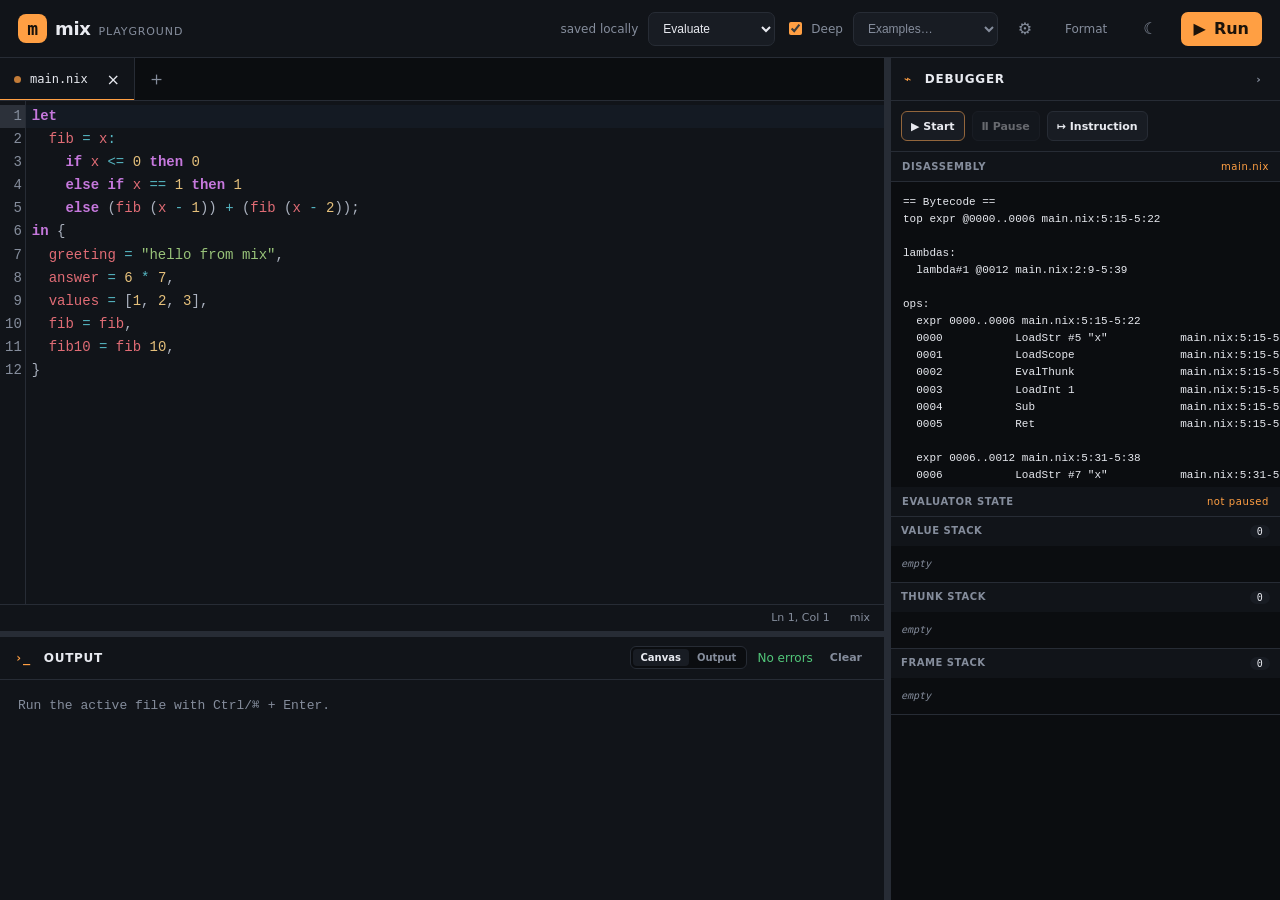
==== commit dd1f8f4c: "Deploy GitHub Pages" ====
--- a/index.html
+++ b/index.html
@@ -6,7 +6,7 @@
     <meta name="description" content="A multi-file browser playground for the mix language">
     <title>mix playground</title>
     <link rel="stylesheet" href="style.css">
-  <script src="./index-KKVNW6SR.js" type="module" crossorigin></script></head>
+  <script src="./index-NRADBG5I.js" type="module" crossorigin></script></head>
   <body>
     <main id="app" class="app" hidden>
       <header class="topbar">
@@ -39,6 +39,7 @@
               <p>Changes restart and recompile the evaluator.</p>
             </div>
           </details>
+          <button id="formatButton" class="button subtle format-button" type="button" title="Format active file (Shift+Alt+F)">Format</button>
           <button id="themeButton" class="button subtle" type="button" aria-label="Toggle theme">☾</button>
           <button id="runButton" class="button run" type="button"><span>▶</span> Run</button>
         </div>
--- a/style.css
+++ b/style.css
@@ -47,6 +47,7 @@
 .button.run { display: flex; gap: 8px; align-items: center; background: var(--accent); color: #1c130a; font-weight: 700; }
 .button.run:hover { background: var(--accent-2); }
 .example-select { max-width: 145px; color: var(--muted); }
+.format-button { font-size: 12px; }
 .settings-menu { position: relative; }
 .settings-menu summary { display: grid; min-width: 34px; padding: 0; place-items: center; cursor: pointer; list-style: none; }
 .settings-menu summary::-webkit-details-marker { display: none; }
